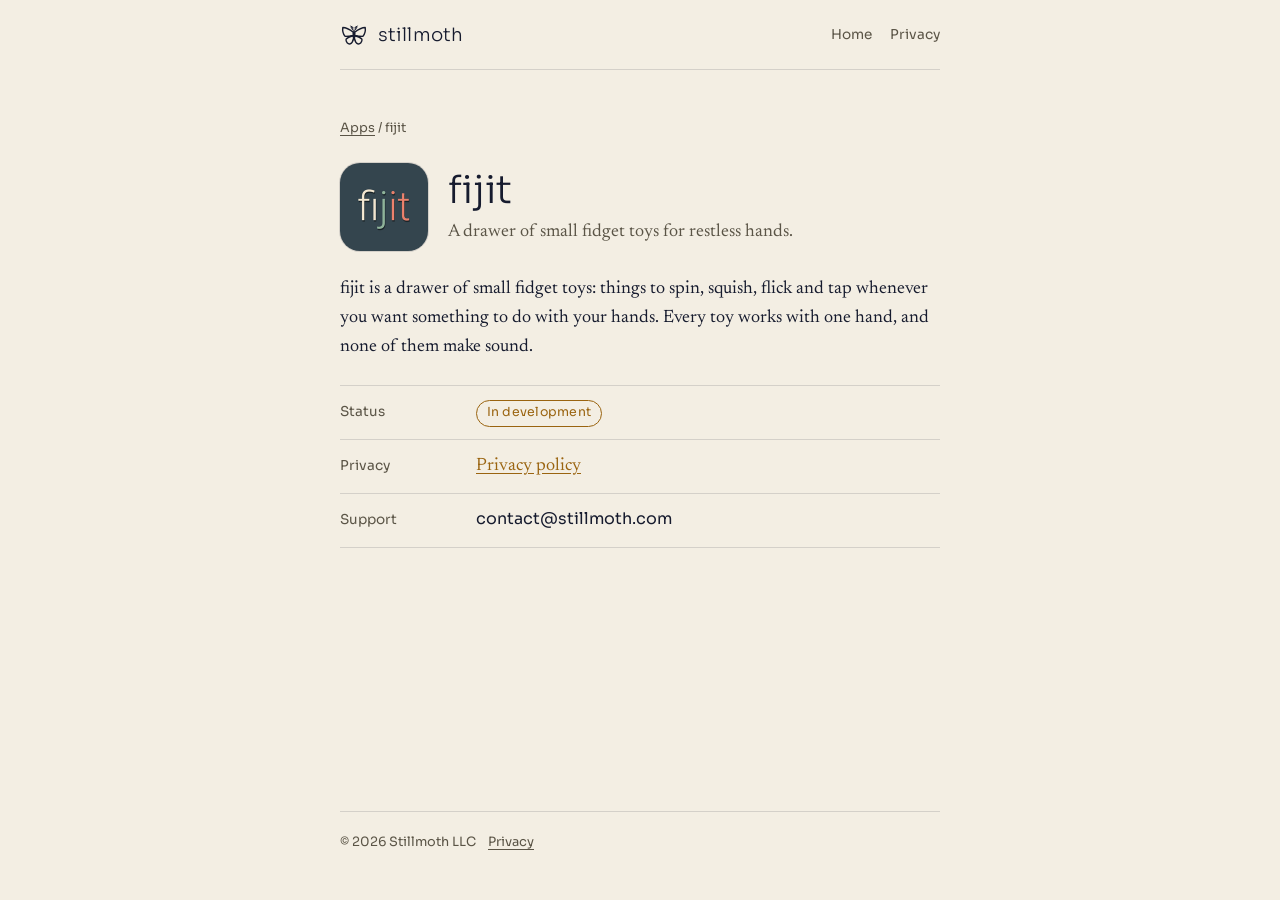
==== apps/fijit/index.html @ 3ff5b067 "Add app pages and per-app privacy policies, starting with fijit Each app gets a page at /apps/<app>/" ====
<!doctype html>
<html lang="en"><head><meta charset="utf-8"><meta name="viewport" content="width=device-width, initial-scale=1, viewport-fit=cover">
<title>fijit | Stillmoth</title><meta name="description" content="A drawer of small fidget toys for restless hands."><link rel="icon" href="/favicon.ico" sizes="32x32"><link rel="icon" href="/favicon.svg" type="image/svg+xml"><link rel="apple-touch-icon" href="/apple-touch-icon.png"><link rel="preconnect" href="https://fonts.googleapis.com"><link rel="preconnect" href="https://fonts.gstatic.com" crossorigin><link rel="stylesheet" href="https://fonts.googleapis.com/css2?family=Newsreader:opsz,wght@6..72,400;6..72,500&family=Sora:wght@300;400&display=swap"><link rel="stylesheet" href="/style.css"></head>
<body><div class="wrap"><header class="top"><a class="brand" href="/"><svg class="mark mark-sm" viewBox="0 0 120 120" role="img" aria-label="Stillmoth moth mark">
<g fill="none" stroke="currentColor" stroke-width="6" stroke-linejoin="round" stroke-linecap="round">
<path d="M57 48 C44 38 24 28 12 28 C10 40 14 56 22 66 C34 66 48 64 57 62 Z"/>
<path d="M63 48 C76 38 96 28 108 28 C110 40 106 56 98 66 C86 66 72 64 63 62 Z"/>
<path d="M57 63 C46 66 32 70 26 78 C24 90 34 100 44 98 C52 94 56 84 58 74 Z"/>
<path d="M63 63 C74 66 88 70 94 78 C96 90 86 100 76 98 C68 94 64 84 62 74 Z"/>
<path d="M58.6 44.5 Q56 32 46 21 M54.76 33.55 L52.37 37.48 M51.94 28.65 L50.17 32.46 M51.94 28.65 L56.14 28.58 M48.65 24.11 L47.66 26.94 M48.65 24.11 L51.63 23.76" stroke-width="3.6"/>
<path transform="matrix(-1 0 0 1 120 0)" d="M58.6 44.5 Q56 32 46 21 M54.76 33.55 L52.37 37.48 M51.94 28.65 L50.17 32.46 M51.94 28.65 L56.14 28.58 M48.65 24.11 L47.66 26.94 M48.65 24.11 L51.63 23.76" stroke-width="3.6"/>
</g>
<path fill="currentColor" d="M60 44 C64 44 65.6 48.5 65.2 54 C64.8 61 64 73 62.3 81 C61.5 84.6 58.5 84.6 57.7 81 C56 73 55.2 61 54.8 54 C54.4 48.5 56 44 60 44 Z"/>
</svg><span>stillmoth</span></a>
<nav class="links" aria-label="Site"><a href="/">Home</a><a href="/privacy.html">Privacy</a></nav></header>
<main class="doc">
<p class="crumb"><a href="/">Apps</a> / fijit</p>
<div class="app-head"><img class="icon icon-lg" src="/apps/fijit/icon.png" alt="" width="88" height="88"><div><h1>fijit</h1><p>A drawer of small fidget toys for restless hands.</p></div></div>
<p>fijit is a drawer of small fidget toys: things to spin, squish, flick and tap whenever you want something to do with your hands. Every toy works with one hand, and none of them make sound.</p>
<dl class="facts">
<div><dt>Status</dt><dd><span class="status">In development</span></dd></div>
<div><dt>Privacy</dt><dd><a href="/apps/fijit/privacy/">Privacy policy</a></dd></div>
<div><dt>Support</dt><dd><span class="addr">contact@stillmoth.com</span></dd></div>
</dl>
</main>
<footer class="bottom"><span>&copy; 2026 Stillmoth LLC</span><nav aria-label="Footer"><a href="/privacy.html">Privacy</a></nav></footer></div></body></html>
---- style.css ----
/* Layout: one narrow lamp-lit column; the moth sits in a pool of gold light at the top, text below. Dark-first (night navy), sand in light mode. */
:root{
  --night:#161B2E; --night-2:#1E2540; --sand:#EDE6D8; --sand-dim:#B9AE9A; --lamp:#F2B84B; --line:rgba(237,230,216,.14);
  --bg:var(--night); --surface:var(--night-2); --fg:var(--sand); --muted:var(--sand-dim); --accent:var(--lamp); --glow:rgba(242,184,75,.16);
  --display:"Sora",ui-sans-serif,system-ui,-apple-system,"Segoe UI",sans-serif;
  --body:"Newsreader",Georgia,"Times New Roman",serif;
  color-scheme:dark;
}
@media (prefers-color-scheme: light){:root:not([data-theme="dark"]){
  --bg:#F3EEE3; --surface:#E9E1D1; --fg:#161B2E; --muted:#5A5446; --accent:#9A6410; --line:rgba(22,27,46,.14); --glow:rgba(224,162,58,.22); color-scheme:light}}
:root[data-theme="light"]{
  --bg:#F3EEE3; --surface:#E9E1D1; --fg:#161B2E; --muted:#5A5446; --accent:#9A6410; --line:rgba(22,27,46,.14); --glow:rgba(224,162,58,.22); color-scheme:light}
*{box-sizing:border-box}
html{background:var(--bg)}
body{margin:0;background:var(--bg);color:var(--fg);font-family:var(--body);font-size:1.125rem;line-height:1.6;-webkit-font-smoothing:antialiased}
.wrap{max-width:40rem;margin:0 auto;padding-inline:20px;padding-block:0 3rem;display:flex;flex-direction:column;min-height:100vh}
a{color:var(--accent);text-underline-offset:3px}
a:focus-visible{outline:2px solid var(--accent);outline-offset:3px;border-radius:2px}
header.top{display:flex;align-items:center;justify-content:space-between;gap:1rem;padding-block:1.25rem;border-bottom:1px solid var(--line)}
.brand{display:flex;align-items:center;gap:.6rem;color:var(--fg);text-decoration:none;font-family:var(--display);font-weight:300;font-size:1.15rem;letter-spacing:.01em}
.mark{display:block;color:var(--fg)}
.mark-sm{width:28px;height:28px}
nav.links{display:flex;gap:1.1rem;font-family:var(--display);font-size:.85rem}
nav.links a{color:var(--muted);text-decoration:none}
nav.links a[aria-current="page"],nav.links a:hover{color:var(--fg)}
main{flex:1}
.hero{display:flex;flex-direction:column;align-items:center;text-align:center;gap:1rem;padding-block:3.5rem 1.5rem}
.lamp{position:relative;display:grid;place-items:center;width:200px;height:200px;max-width:100%}
.lamp::before{content:"";position:absolute;inset:0;border-radius:50%;background:radial-gradient(circle,var(--glow) 0%,transparent 68%)}
.lamp .mark{position:relative;width:132px;height:132px}
@media (prefers-reduced-motion: no-preference){.lamp .mark{animation:hover 7s ease-in-out infinite}}
@keyframes hover{0%,100%{transform:translateY(0)}50%{transform:translateY(-4px)}}
h1,h2,h3{font-family:var(--display);font-weight:400;line-height:1.2;text-wrap:balance;margin:0}
.hero h1{font-weight:300;font-size:clamp(2.4rem,8vw,3.4rem);letter-spacing:-.01em}
.hero p{margin:0;max-width:30rem;color:var(--muted)}
.status{display:inline-block;font-family:var(--display);font-size:.78rem;letter-spacing:.02em;color:var(--accent);border:1px solid currentColor;border-radius:99px;padding:.15rem .6rem;white-space:nowrap}
section.block{padding-block:2.5rem 0;display:flex;flex-direction:column;gap:.75rem}
section.block h2{font-size:1.1rem}
section.block p{margin:0}
.doc{padding-block:3rem 0;display:flex;flex-direction:column;gap:1.5rem}
.doc h1{font-size:clamp(1.9rem,6vw,2.4rem);font-weight:300}
.doc .meta{font-family:var(--display);font-size:.8rem;color:var(--muted);margin:-.75rem 0 0}
.doc h2{font-size:1.15rem;margin-top:.5rem}
.doc p,.doc ul{margin:0}
.doc ul{padding-left:1.2rem;display:flex;flex-direction:column;gap:.6rem}
.doc strong{font-weight:500}
.addr{font-family:var(--display);font-size:1rem;color:var(--fg);user-select:all}
footer.bottom{margin-top:4rem;padding-top:1.25rem;border-top:1px solid var(--line);display:flex;flex-wrap:wrap;gap:.75rem;font-family:var(--display);font-size:.8rem;color:var(--muted)}
footer.bottom nav{display:flex;gap:1rem}
footer.bottom a{color:var(--muted)}
/* Apps list: one row per app, so it reads the same with two apps or fifty. */
.apps{list-style:none;margin:0;padding:0;border-top:1px solid var(--line)}
.apps li{border-bottom:1px solid var(--line)}
.apps a{display:grid;grid-template-columns:56px 1fr;gap:1rem;align-items:start;padding:.85rem .5rem;margin-inline:-.5rem;border-radius:12px;color:var(--fg);text-decoration:none}
.apps a:hover{background:var(--surface)}
.apps .name{display:block;font-family:var(--display);font-size:1.05rem}
.apps .tag{display:block;color:var(--muted);font-size:.95rem;line-height:1.4}
.apps .status{margin-top:.45rem}
.icon{display:block;width:56px;height:56px;border-radius:13px;background:var(--surface);box-shadow:0 0 0 1px var(--line)}
.icon-lg{width:88px;height:88px;border-radius:20px}
.status{display:inline-block;font-family:var(--display);font-size:.78rem;letter-spacing:.02em;color:var(--accent);border:1px solid currentColor;border-radius:99px;padding:.15rem .6rem;white-space:nowrap}
/* App pages */
.crumb{font-family:var(--display);font-size:.8rem;color:var(--muted);margin:0}
.crumb a{color:var(--muted)}
.app-head{display:grid;grid-template-columns:auto 1fr;gap:1.25rem;align-items:center}
.app-head h1{margin-bottom:.35rem}
.app-head p{margin:0;color:var(--muted)}
.facts{margin:0;border-top:1px solid var(--line)}
.facts div{display:grid;grid-template-columns:7.5rem 1fr;gap:1rem;padding-block:.75rem;border-bottom:1px solid var(--line)}
.facts dt{font-family:var(--display);font-size:.85rem;color:var(--muted);padding-top:.2rem}
.facts dd{margin:0}
@media (max-width:30rem){.facts div{grid-template-columns:1fr;gap:.15rem}}
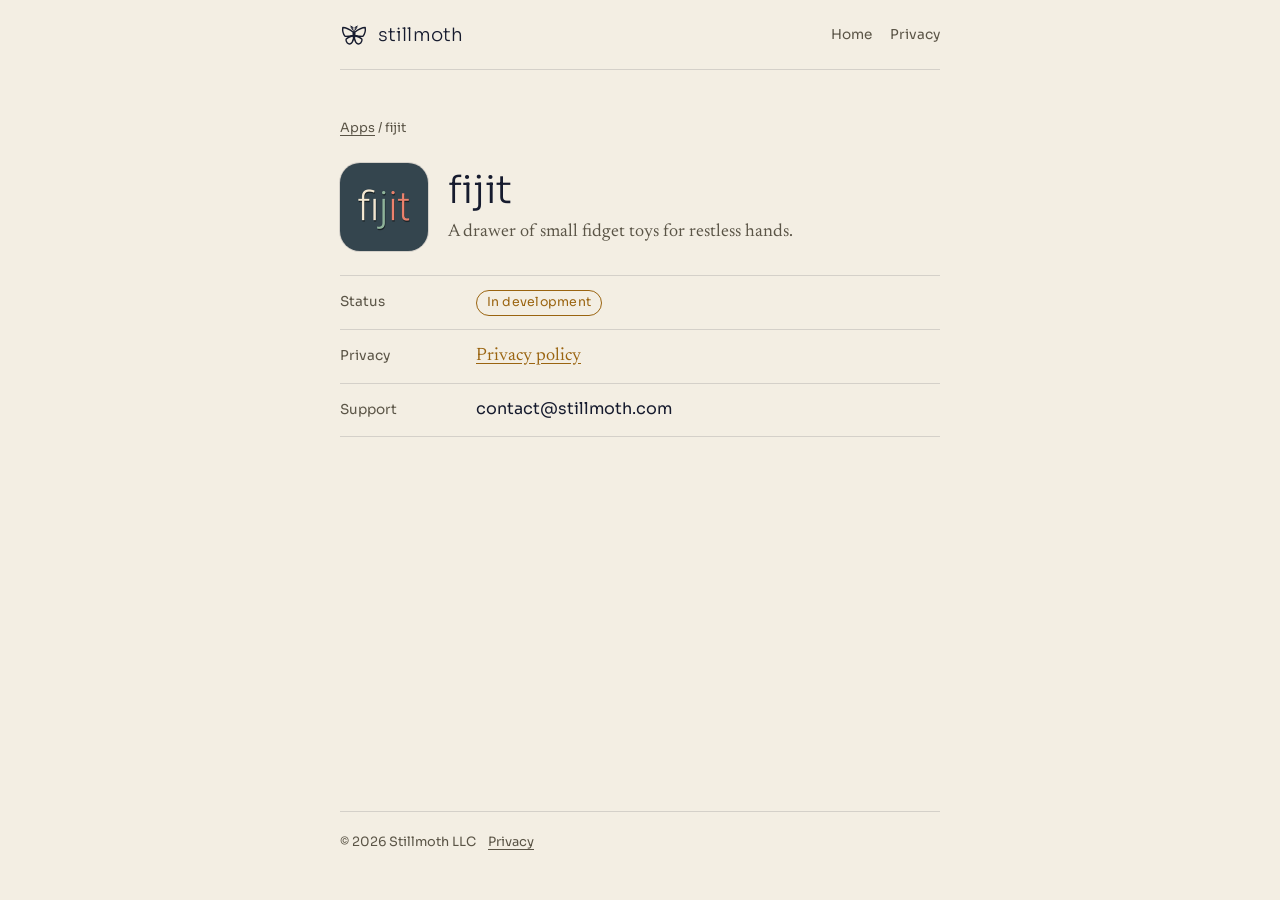
==== commit 6b7203db: "Shorten the privacy policies and app pages Every disclosure stays, in fewer words. App policies drop" ====
--- a/apps/fijit/index.html
+++ b/apps/fijit/index.html
@@ -16,7 +16,6 @@
 <main class="doc">
 <p class="crumb"><a href="/">Apps</a> / fijit</p>
 <div class="app-head"><img class="icon icon-lg" src="/apps/fijit/icon.png" alt="" width="88" height="88"><div><h1>fijit</h1><p>A drawer of small fidget toys for restless hands.</p></div></div>
-<p>fijit is a drawer of small fidget toys: things to spin, squish, flick and tap whenever you want something to do with your hands. Every toy works with one hand, and none of them make sound.</p>
 <dl class="facts">
 <div><dt>Status</dt><dd><span class="status">In development</span></dd></div>
 <div><dt>Privacy</dt><dd><a href="/apps/fijit/privacy/">Privacy policy</a></dd></div>
